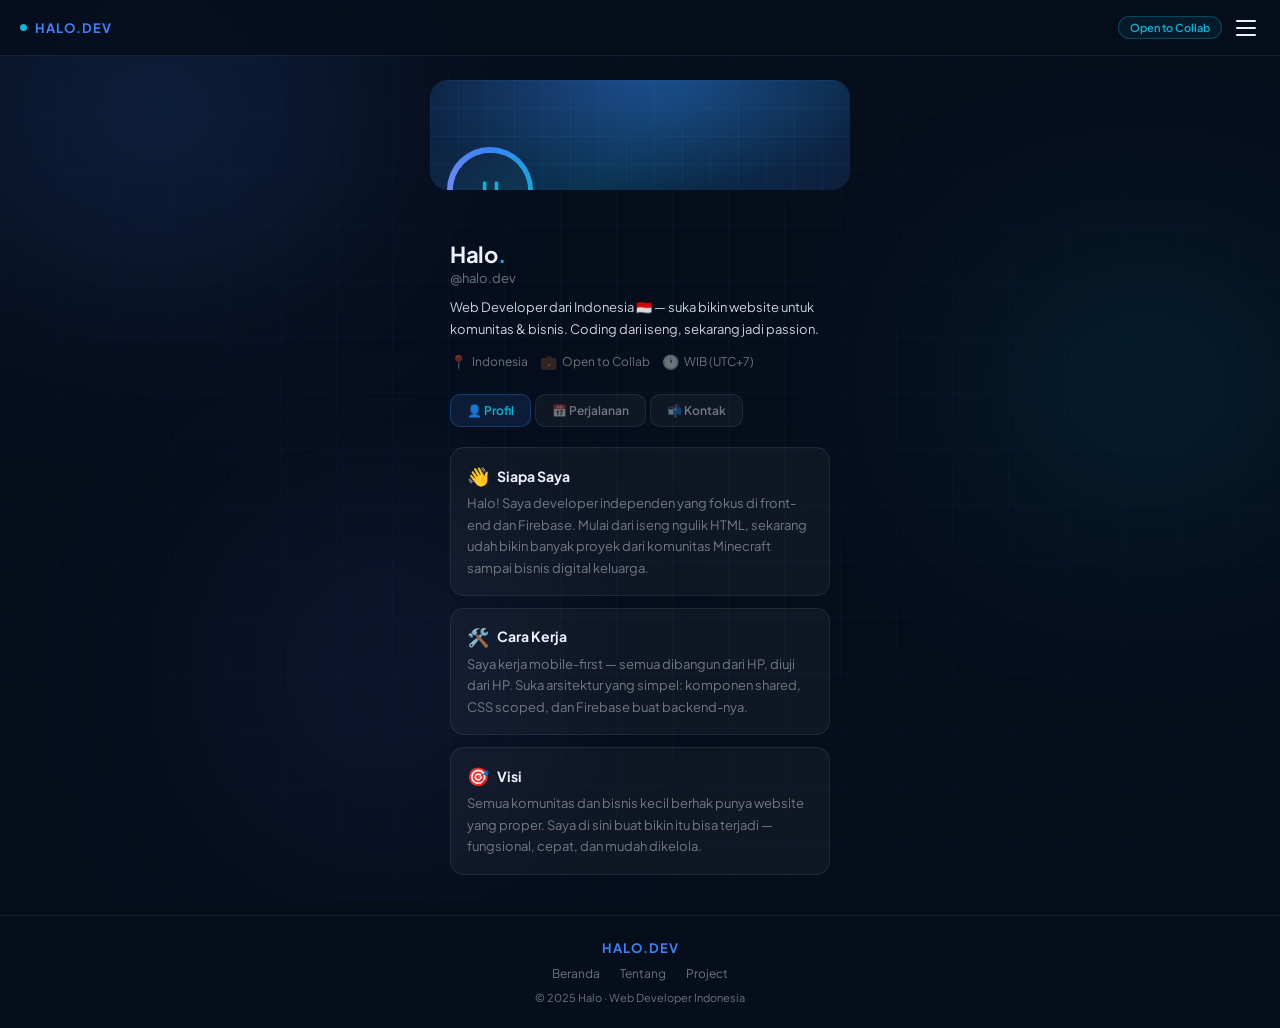
==== aboutme.html @ d6c2143a "Create aboutme.html" ====
<!DOCTYPE html>
<html lang="id">
<head>
<meta charset="UTF-8">
<meta name="viewport" content="width=device-width, initial-scale=1.0">
<title>About Me — Halo.dev</title>
<link rel="preconnect" href="https://fonts.googleapis.com">
<link href="https://fonts.googleapis.com/css2?family=Plus+Jakarta+Sans:wght@300;400;500;600;700&display=swap" rel="stylesheet">
<style>
*, *::before, *::after { margin: 0; padding: 0; box-sizing: border-box; }

:root {
  --bg: #060e1c;
  --nav-bg: rgba(6,14,28,0.88);
  --surface: rgba(255,255,255,0.04);
  --surface-hover: rgba(255,255,255,0.07);
  --border: rgba(255,255,255,0.08);
  --border-accent: rgba(59,130,246,0.35);
  --text: #eef2ff;
  --muted: rgba(255,255,255,0.42);
  --accent: #3b82f6;
  --accent2: #06b6d4;
  --sidebar-w: 230px;
}

html { scroll-behavior: smooth; }
body { font-family: 'Plus Jakarta Sans', sans-serif; background: var(--bg); color: var(--text); min-height: 100dvh; }

/* AURORA */
.aurora { position: fixed; inset: 0; z-index: 0; pointer-events: none; overflow: hidden; }
.al { position: absolute; border-radius: 50%; filter: blur(110px); mix-blend-mode: screen; }
.al1 { width:550px;height:380px;background:radial-gradient(ellipse,rgba(59,130,246,.3) 0%,transparent 70%);top:-80px;left:-120px;animation:af1 13s ease-in-out infinite; }
.al2 { width:450px;height:320px;background:radial-gradient(ellipse,rgba(6,182,212,.22) 0%,transparent 70%);top:25%;right:-90px;animation:af2 16s ease-in-out infinite; }
.al3 { width:380px;height:460px;background:radial-gradient(ellipse,rgba(99,102,241,.18) 0%,transparent 70%);bottom:0;left:15%;animation:af3 19s ease-in-out infinite; }
@keyframes af1 { 0%,100%{transform:translate(0,0) scale(1)} 50%{transform:translate(35px,-25px) scale(1.07)} }
@keyframes af2 { 0%,100%{transform:translate(0,0) scale(1)} 50%{transform:translate(-28px,38px) scale(.95)} }
@keyframes af3 { 0%,100%{transform:translate(0,0) scale(1)} 50%{transform:translate(18px,-35px) scale(1.05)} }

.grid-bg {
  position: fixed; inset: 0; z-index: 0; pointer-events: none;
  background-image: linear-gradient(rgba(59,130,246,.04) 1px,transparent 1px), linear-gradient(90deg,rgba(59,130,246,.04) 1px,transparent 1px);
  background-size: 56px 56px;
  mask-image: radial-gradient(ellipse 80% 80% at 50% 50%,black 30%,transparent 100%);
}

/* NAVBAR */
.navbar {
  position: fixed; top:0; left:0; right:0; z-index:100; height:56px;
  background: var(--nav-bg); backdrop-filter: blur(16px); -webkit-backdrop-filter: blur(16px);
  border-bottom: 1px solid var(--border);
  display: flex; align-items: center; justify-content: space-between; padding: 0 20px;
}
.nav-logo { display:flex;align-items:center;gap:8px;font-size:13px;font-weight:700;letter-spacing:1px;text-transform:uppercase;color:var(--accent);text-decoration:none; }
.nav-logo-dot { width:7px;height:7px;border-radius:50%;background:var(--accent2);animation:pulse 2s infinite; }
.nav-right { display:flex;align-items:center;gap:10px; }
.nav-badge { font-size:11px;font-weight:600;padding:4px 11px;border-radius:99px;border:1px solid rgba(6,182,212,.3);color:var(--accent2);background:rgba(6,182,212,.08); }
.hamburger { display:flex;flex-direction:column;gap:5px;cursor:pointer;padding:4px;background:none;border:none; }
.hamburger span { display:block;width:20px;height:2px;background:var(--text);border-radius:2px;transition:all .3s ease; }
.hamburger.open span:nth-child(1) { transform:rotate(45deg) translate(5px,5px); }
.hamburger.open span:nth-child(2) { opacity:0;transform:scaleX(0); }
.hamburger.open span:nth-child(3) { transform:rotate(-45deg) translate(5px,-5px); }

/* SIDEBAR */
.sidebar-overlay { position:fixed;inset:0;z-index:90;background:rgba(0,0,0,.6);opacity:0;pointer-events:none;transition:opacity .3s;backdrop-filter:blur(3px); }
.sidebar-overlay.show { opacity:1;pointer-events:all; }
.sidebar { position:fixed;top:56px;right:0;bottom:0;width:var(--sidebar-w);z-index:95;background:rgba(6,14,30,.98);border-left:1px solid var(--border);padding:20px 14px 30px;display:flex;flex-direction:column;transform:translateX(100%);transition:transform .3s cubic-bezier(.4,0,.2,1);overflow-y:auto; }
.sidebar.open { transform:translateX(0); }
.sidebar-section-title { font-size:10px;font-weight:700;letter-spacing:2px;text-transform:uppercase;color:var(--muted);padding:0 10px;margin-bottom:8px;margin-top:4px; }
.sidebar-nav { display:flex;flex-direction:column;gap:4px;margin-bottom:12px; }
.sidebar-link { display:flex;align-items:center;gap:12px;padding:11px 12px;border-radius:10px;text-decoration:none;color:var(--muted);font-size:13px;font-weight:500;transition:all .2s;position:relative; }
.sidebar-link:hover { background:var(--surface-hover);color:var(--text); }
.sidebar-link.active { background:rgba(59,130,246,.1);color:var(--accent2);border:1px solid rgba(59,130,246,.15); }
.sidebar-link.active::before { content:'';position:absolute;left:0;top:20%;bottom:20%;width:3px;border-radius:99px;background:var(--accent2); }
.sidebar-icon { font-size:17px;width:22px;text-align:center;flex-shrink:0; }
.sidebar-sep { height:1px;background:var(--border);margin:8px 0; }
.sidebar-footer { margin-top:auto;padding-top:20px;border-top:1px solid var(--border); }
.sidebar-footer-text { font-size:11px;color:var(--muted);text-align:center;line-height:1.6; }
.sidebar-footer-text span { color:var(--accent2);font-weight:600; }

/* MAIN */
.main { position:relative;z-index:1;padding-top:56px;min-height:100dvh;display:flex;flex-direction:column;align-items:center; }
.content { width:100%;max-width:460px;padding:24px 20px 0;flex:1; }

/* BANNER */
.banner { width:100%;height:110px;background:linear-gradient(135deg,#0d1f3c,#0a3352,#0d1f3c);border-radius:18px;position:relative;margin-bottom:50px;overflow:hidden;animation:fadeUp .4s ease both; }
.banner-glow { position:absolute;inset:0;background:radial-gradient(ellipse 60% 100% at 50% 0%,rgba(59,130,246,.35),transparent); }
.banner-grid { position:absolute;inset:0;background-image:linear-gradient(rgba(59,130,246,.07) 1px,transparent 1px),linear-gradient(90deg,rgba(59,130,246,.07) 1px,transparent 1px);background-size:28px 28px; }
.profile-pic-wrap { position:absolute;bottom:-40px;left:20px;width:80px;height:80px; }
.profile-ring { position:absolute;inset:-3px;border-radius:50%;background:conic-gradient(from 0deg,var(--accent),var(--accent2),#818cf8,var(--accent));animation:spin 4s linear infinite; }
.profile-bg { position:absolute;inset:0;margin:2.5px;border-radius:50%;background:var(--bg);z-index:1; }
.profile-avatar { position:absolute;inset:0;margin:2.5px;z-index:2;border-radius:50%;background:linear-gradient(135deg,#0f2744,#0f3d5c);display:flex;align-items:center;justify-content:center;font-size:26px;font-weight:700;color:var(--accent2); }

/* PROFILE INFO */
.profile-info { padding:0 20px;margin-bottom:24px;animation:fadeUp .4s .1s ease both; }
.profile-name { font-size:22px;font-weight:700;letter-spacing:-.3px;margin-bottom:2px; }
.profile-name span { background:linear-gradient(90deg,var(--accent),var(--accent2));-webkit-background-clip:text;-webkit-text-fill-color:transparent;background-clip:text; }
.profile-handle { font-size:13px;color:var(--muted);margin-bottom:10px; }
.profile-bio { font-size:13px;color:var(--text);line-height:1.7;margin-bottom:12px;opacity:.85; }
.profile-meta { display:flex;flex-wrap:wrap;gap:12px; }
.meta-item { display:flex;align-items:center;gap:5px;font-size:12px;color:var(--muted); }
.meta-item span { font-size:14px; }

/* TABS */
.tabs { display:flex;gap:4px;padding:0 20px;margin-bottom:20px;animation:fadeUp .4s .15s ease both;overflow-x:auto;scrollbar-width:none; }
.tabs::-webkit-scrollbar { display:none; }
.tab-btn { flex-shrink:0;padding:8px 16px;border-radius:10px;font-size:12px;font-weight:600;border:1px solid var(--border);background:var(--surface);color:var(--muted);cursor:pointer;transition:all .2s;font-family:inherit; }
.tab-btn.active { background:rgba(59,130,246,.12);border-color:rgba(59,130,246,.3);color:var(--accent2); }
.tab-panel { display:none;padding:0 20px; }
.tab-panel.active { display:block; }

/* CARDS */
.card { background:var(--surface);border:1px solid var(--border);border-radius:14px;padding:16px;margin-bottom:12px;animation:fadeUp .35s ease both;transition:border-color .2s; }
.card:hover { border-color:var(--border-accent); }
.card-title { font-size:14px;font-weight:700;margin-bottom:6px;display:flex;align-items:center;gap:8px; }
.card-title span { font-size:18px; }
.card-text { font-size:13px;color:var(--muted);line-height:1.65; }

/* TIMELINE */
.timeline { position:relative;padding-left:20px; }
.timeline::before { content:'';position:absolute;left:6px;top:6px;bottom:0;width:1px;background:var(--border); }
.timeline-item { position:relative;margin-bottom:20px;animation:fadeUp .35s ease both; }
.timeline-dot { position:absolute;left:-17px;top:4px;width:8px;height:8px;border-radius:50%;background:var(--accent2);box-shadow:0 0 8px rgba(6,182,212,.5); }
.timeline-title { font-size:14px;font-weight:700;margin-bottom:2px; }
.timeline-sub { font-size:12px;color:var(--accent2);margin-bottom:4px;font-weight:600; }
.timeline-desc { font-size:12px;color:var(--muted);line-height:1.6; }
.timeline-date { font-size:11px;color:var(--muted);margin-top:4px; }

/* CONTACT */
.contact-list { display:flex;flex-direction:column;gap:10px; }
.contact-item { display:flex;align-items:center;gap:12px;background:var(--surface);border:1px solid var(--border);border-radius:12px;padding:12px 14px;text-decoration:none;color:var(--text);transition:all .2s;animation:fadeUp .35s ease both; }
.contact-item:hover { border-color:var(--border-accent);background:var(--surface-hover);transform:translateX(4px); }
.contact-icon { width:36px;height:36px;border-radius:10px;display:flex;align-items:center;justify-content:center;font-size:18px;flex-shrink:0;background:rgba(255,255,255,.06);border:1px solid var(--border); }
.contact-info { flex:1; }
.contact-label { font-size:13px;font-weight:600; }
.contact-val { font-size:11px;color:var(--muted); }
.contact-arrow { font-size:14px;color:var(--muted);transition:transform .2s,color .2s; }
.contact-item:hover .contact-arrow { transform:translateX(3px);color:var(--accent); }

/* FOOTER */
.footer { position:relative;z-index:1;width:100%;border-top:1px solid var(--border);padding:24px 20px;display:flex;flex-direction:column;align-items:center;gap:10px; }
.footer-logo { font-size:13px;font-weight:700;letter-spacing:1px;text-transform:uppercase;color:var(--accent); }
.footer-links { display:flex;gap:20px;flex-wrap:wrap;justify-content:center; }
.footer-links a { font-size:12px;color:var(--muted);text-decoration:none;transition:color .2s; }
.footer-links a:hover { color:var(--text); }
.footer-copy { font-size:11px;color:var(--muted); }

.mb-40 { margin-bottom:40px; }

@keyframes fadeUp  { from{opacity:0;transform:translateY(18px)} to{opacity:1;transform:translateY(0)} }
@keyframes spin    { to{transform:rotate(360deg)} }
@keyframes pulse   { 0%,100%{opacity:1;transform:scale(1)} 50%{opacity:.6;transform:scale(.82)} }
</style>
</head>
<body>

<div class="aurora">
  <div class="al al1"></div>
  <div class="al al2"></div>
  <div class="al al3"></div>
</div>
<div class="grid-bg"></div>

<div id="navbar-placeholder"></div>
<div id="sidebar-placeholder"></div>

<!-- Fallback navbar kalau script.js gak ke-load -->
<nav class="navbar" id="navbar-fallback" style="display:none">
  <a href="index.html" class="nav-logo"><div class="nav-logo-dot"></div>Halo.dev</a>
  <div class="nav-right">
    <span class="nav-badge">Open to Collab</span>
    <button class="hamburger" id="hamburger" onclick="toggleSidebar()"><span></span><span></span><span></span></button>
  </div>
</nav>

<div class="sidebar-overlay" id="overlay" onclick="closeSidebar()"></div>
<aside class="sidebar" id="sidebar">
  <p class="sidebar-section-title">Menu</p>
  <nav class="sidebar-nav">
    <a href="index.html"   class="sidebar-link" onclick="closeSidebar()"><span class="sidebar-icon">🏠</span> Beranda</a>
    <a href="aboutme.html" class="sidebar-link active" onclick="closeSidebar()"><span class="sidebar-icon">👤</span> Tentang Kami</a>
    <a href="project.html" class="sidebar-link" onclick="closeSidebar()"><span class="sidebar-icon">🗂️</span> Project</a>
    <a href="#games"       class="sidebar-link" onclick="closeSidebar()"><span class="sidebar-icon">🎮</span> Games</a>
  </nav>
  <div class="sidebar-sep"></div>
  <div class="sidebar-footer">
    <p class="sidebar-footer-text">© 2025 <span>Halo.dev</span><br>Web Developer Indonesia</p>
  </div>
</aside>

<main class="main">
  <div class="content">

    <div class="banner">
      <div class="banner-glow"></div>
      <div class="banner-grid"></div>
      <div class="profile-pic-wrap">
        <div class="profile-ring"></div>
        <div class="profile-bg"></div>
        <div class="profile-avatar">H</div>
      </div>
    </div>

    <div class="profile-info">
      <div class="profile-name">Halo<span>.</span></div>
      <div class="profile-handle">@halo.dev</div>
      <div class="profile-bio">Web Developer dari Indonesia 🇮🇩 — suka bikin website untuk komunitas & bisnis. Coding dari iseng, sekarang jadi passion.</div>
      <div class="profile-meta">
        <div class="meta-item"><span>📍</span> Indonesia</div>
        <div class="meta-item"><span>💼</span> Open to Collab</div>
        <div class="meta-item"><span>🕐</span> WIB (UTC+7)</div>
      </div>
    </div>

    <div class="tabs">
      <button class="tab-btn active" onclick="switchTab(this,'profil')">👤 Profil</button>
      <button class="tab-btn" onclick="switchTab(this,'perjalanan')">📅 Perjalanan</button>
      <button class="tab-btn" onclick="switchTab(this,'kontak')">📬 Kontak</button>
    </div>

    <div class="tab-panel active mb-40" id="panel-profil">
      <div class="card">
        <div class="card-title"><span>👋</span> Siapa Saya</div>
        <div class="card-text">Halo! Saya developer independen yang fokus di front-end dan Firebase. Mulai dari iseng ngulik HTML, sekarang udah bikin banyak proyek dari komunitas Minecraft sampai bisnis digital keluarga.</div>
      </div>
      <div class="card">
        <div class="card-title"><span>🛠️</span> Cara Kerja</div>
        <div class="card-text">Saya kerja mobile-first — semua dibangun dari HP, diuji dari HP. Suka arsitektur yang simpel: komponen shared, CSS scoped, dan Firebase buat backend-nya.</div>
      </div>
      <div class="card">
        <div class="card-title"><span>🎯</span> Visi</div>
        <div class="card-text">Semua komunitas dan bisnis kecil berhak punya website yang proper. Saya di sini buat bikin itu bisa terjadi — fungsional, cepat, dan mudah dikelola.</div>
      </div>
    </div>

    <div class="tab-panel mb-40" id="panel-perjalanan">
      <div class="timeline">
        <div class="timeline-item">
          <div class="timeline-dot"></div>
          <div class="timeline-title">Link Bio</div>
          <div class="timeline-sub">Web Developer</div>
          <div class="timeline-desc">Linktree Yang Di Pasang Di Bio Social Media</div>
          <div class="timeline-date">📅 2024 – Sekarang</div>
        </div>
        <div class="timeline-item">
          <div class="timeline-dot"></div>
          <div class="timeline-title">Portofolio 1</div>
          <div class="timeline-sub">Web Developer</div>
          <div class="timeline-desc">Portofolio Yang Berisi Biodata,Gallery,Music</div>
          <div class="timeline-date">📅 2025 - Sekarang</div>
        </div>
        <div class="timeline-item">
          <div class="timeline-dot"></div>
          <div class="timeline-title">Noctyra Bio</div>
          <div class="timeline-sub">Web Developer</div>
          <div class="timeline-desc">Link Bio Social Media</div>
          <div class="timeline-date">📅 2026</div>
        </div>
        <div class="timeline-item">
          <div class="timeline-dot"></div>
          <div class="timeline-title">Games +</div>
          <div class="timeline-sub">Solo Developer</div>
          <div class="timeline-desc">Website Game Gabut</div>
          <div class="timeline-date">📅 2026</div>
        </div>
      </div>
    </div>

    <div class="tab-panel mb-40" id="panel-kontak">
      <div class="contact-list">
        <a href="mailto:email@gmail.com" class="contact-item">
          <div class="contact-icon">📧</div>
          <div class="contact-info"><div class="contact-label">Gmail</div><div class="contact-val">email@gmail.com</div></div>
          <span class="contact-arrow">→</span>
        </a>
        <a href="#" class="contact-item">
          <div class="contact-icon">💬</div>
          <div class="contact-info"><div class="contact-label">WhatsApp</div><div class="contact-val">Chat langsung</div></div>
          <span class="contact-arrow">→</span>
        </a>
        <a href="#" class="contact-item">
          <div class="contact-icon"><svg width="18" height="18" viewBox="0 0 24 24" fill="rgba(255,255,255,.7)"><path d="M12 2C6.477 2 2 6.484 2 12.021c0 4.428 2.865 8.185 6.839 9.504.5.092.682-.217.682-.482 0-.237-.009-.868-.013-1.703-2.782.605-3.369-1.342-3.369-1.342-.454-1.155-1.11-1.463-1.11-1.463-.908-.62.069-.608.069-.608 1.003.07 1.531 1.031 1.531 1.031.892 1.53 2.341 1.088 2.91.832.091-.647.35-1.088.636-1.338-2.22-.253-4.555-1.113-4.555-4.951 0-1.093.39-1.988 1.029-2.688-.103-.253-.446-1.272.098-2.65 0 0 .84-.27 2.75 1.026A9.564 9.564 0 0 1 12 6.844a9.59 9.59 0 0 1 2.504.337c1.909-1.296 2.747-1.026 2.747-1.026.546 1.378.202 2.397.1 2.65.64.7 1.028 1.595 1.028 2.688 0 3.848-2.339 4.695-4.566 4.942.359.31.678.921.678 1.856 0 1.338-.012 2.419-.012 2.747 0 .267.18.578.688.48C19.138 20.203 22 16.447 22 12.021 22 6.484 17.522 2 12 2z"/></svg></div>
          <div class="contact-info"><div class="contact-label">GitHub</div><div class="contact-val">@username</div></div>
          <span class="contact-arrow">→</span>
        </a>
        <a href="#" class="contact-item">
          <div class="contact-icon">📷</div>
          <div class="contact-info"><div class="contact-label">Instagram</div><div class="contact-val">@username</div></div>
          <span class="contact-arrow">→</span>
        </a>
        <a href="#" class="contact-item">
          <div class="contact-icon">🎵</div>
          <div class="contact-info"><div class="contact-label">TikTok</div><div class="contact-val">@username</div></div>
          <span class="contact-arrow">→</span>
        </a>
      </div>
    </div>

  </div>

  <footer class="footer">
    <div class="footer-logo">Halo.dev</div>
    <div class="footer-links">
      <a href="index.html">Beranda</a>
      <a href="aboutme.html">Tentang</a>
      <a href="project.html">Project</a>
    </div>
    <div class="footer-copy">© 2025 Halo · Web Developer Indonesia</div>
  </footer>
</main>

<script>
function toggleSidebar() {
  const s = document.getElementById('sidebar');
  const o = document.getElementById('overlay');
  const b = document.getElementById('hamburger');
  const open = s.classList.toggle('open');
  o.classList.toggle('show', open);
  if(b) b.classList.toggle('open', open);
}
function closeSidebar() {
  document.getElementById('sidebar').classList.remove('open');
  document.getElementById('overlay').classList.remove('show');
  const b = document.getElementById('hamburger');
  if(b) b.classList.remove('open');
}
function switchTab(el, id) {
  document.querySelectorAll('.tab-btn').forEach(b => b.classList.remove('active'));
  document.querySelectorAll('.tab-panel').forEach(p => p.classList.remove('active'));
  el.classList.add('active');
  document.getElementById('panel-' + id).classList.add('active');
}

// Load navbar dari file kalau ada server, fallback ke inline
fetch('navbar.html')
  .then(r => r.text())
  .then(html => {
    document.getElementById('navbar-placeholder').innerHTML = html;
  })
  .catch(() => {
    document.getElementById('navbar-fallback').style.display = 'flex';
  });
</script>
</body>
</html>
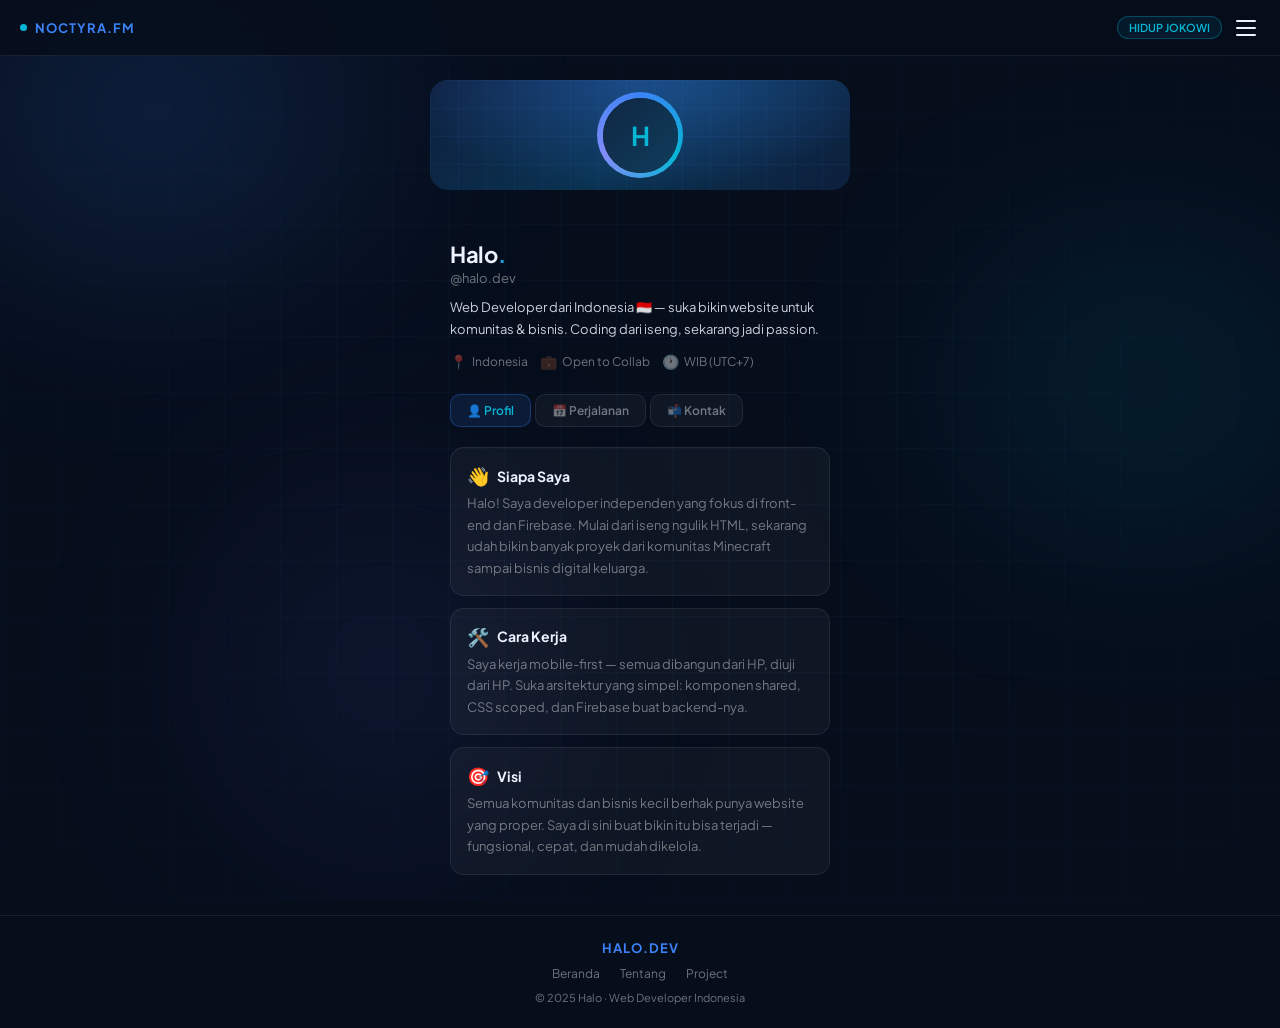
==== commit 28f813b0: "Update aboutme.html" ====
--- a/aboutme.html
+++ b/aboutme.html
@@ -85,10 +85,46 @@
 .banner { width:100%;height:110px;background:linear-gradient(135deg,#0d1f3c,#0a3352,#0d1f3c);border-radius:18px;position:relative;margin-bottom:50px;overflow:hidden;animation:fadeUp .4s ease both; }
 .banner-glow { position:absolute;inset:0;background:radial-gradient(ellipse 60% 100% at 50% 0%,rgba(59,130,246,.35),transparent); }
 .banner-grid { position:absolute;inset:0;background-image:linear-gradient(rgba(59,130,246,.07) 1px,transparent 1px),linear-gradient(90deg,rgba(59,130,246,.07) 1px,transparent 1px);background-size:28px 28px; }
-.profile-pic-wrap { position:absolute;bottom:-40px;left:20px;width:80px;height:80px; }
-.profile-ring { position:absolute;inset:-3px;border-radius:50%;background:conic-gradient(from 0deg,var(--accent),var(--accent2),#818cf8,var(--accent));animation:spin 4s linear infinite; }
-.profile-bg { position:absolute;inset:0;margin:2.5px;border-radius:50%;background:var(--bg);z-index:1; }
-.profile-avatar { position:absolute;inset:0;margin:2.5px;z-index:2;border-radius:50%;background:linear-gradient(135deg,#0f2744,#0f3d5c);display:flex;align-items:center;justify-content:center;font-size:26px;font-weight:700;color:var(--accent2); }
+
+/* Avatar di tengah-tengah banner (horizontal & vertikal) */
+.profile-pic-wrap {
+  position: absolute;
+  top: 50%;
+  left: 50%;
+  transform: translate(-50%, -50%);
+  width: 80px;
+  height: 80px;
+  z-index: 5;
+}
+.profile-ring {
+  position: absolute;
+  inset: -3px;
+  border-radius: 50%;
+  background: conic-gradient(from 0deg, var(--accent), var(--accent2), #818cf8, var(--accent));
+  animation: spin 4s linear infinite;
+}
+.profile-bg {
+  position: absolute;
+  inset: 0;
+  margin: 2.5px;
+  border-radius: 50%;
+  background: var(--bg);
+  z-index: 1;
+}
+.profile-avatar {
+  position: absolute;
+  inset: 0;
+  margin: 2.5px;
+  z-index: 2;
+  border-radius: 50%;
+  background: linear-gradient(135deg, #0f2744, #0f3d5c);
+  display: flex;
+  align-items: center;
+  justify-content: center;
+  font-size: 26px;
+  font-weight: 700;
+  color: var(--accent2);
+}
 
 /* PROFILE INFO */
 .profile-info { padding:0 20px;margin-bottom:24px;animation:fadeUp .4s .1s ease both; }
@@ -163,7 +199,7 @@
 <div id="navbar-placeholder"></div>
 <div id="sidebar-placeholder"></div>
 
-<!-- Fallback navbar kalau script.js gak ke-load -->
+<!-- fallback navbar -->
 <nav class="navbar" id="navbar-fallback" style="display:none">
   <a href="index.html" class="nav-logo"><div class="nav-logo-dot"></div>Halo.dev</a>
   <div class="nav-right">
@@ -330,7 +366,6 @@
   document.getElementById('panel-' + id).classList.add('active');
 }
 
-// Load navbar dari file kalau ada server, fallback ke inline
 fetch('navbar.html')
   .then(r => r.text())
   .then(html => {
@@ -338,7 +373,7 @@
   })
   .catch(() => {
     document.getElementById('navbar-fallback').style.display = 'flex';
-  });
+  })
 </script>
 </body>
 </html>
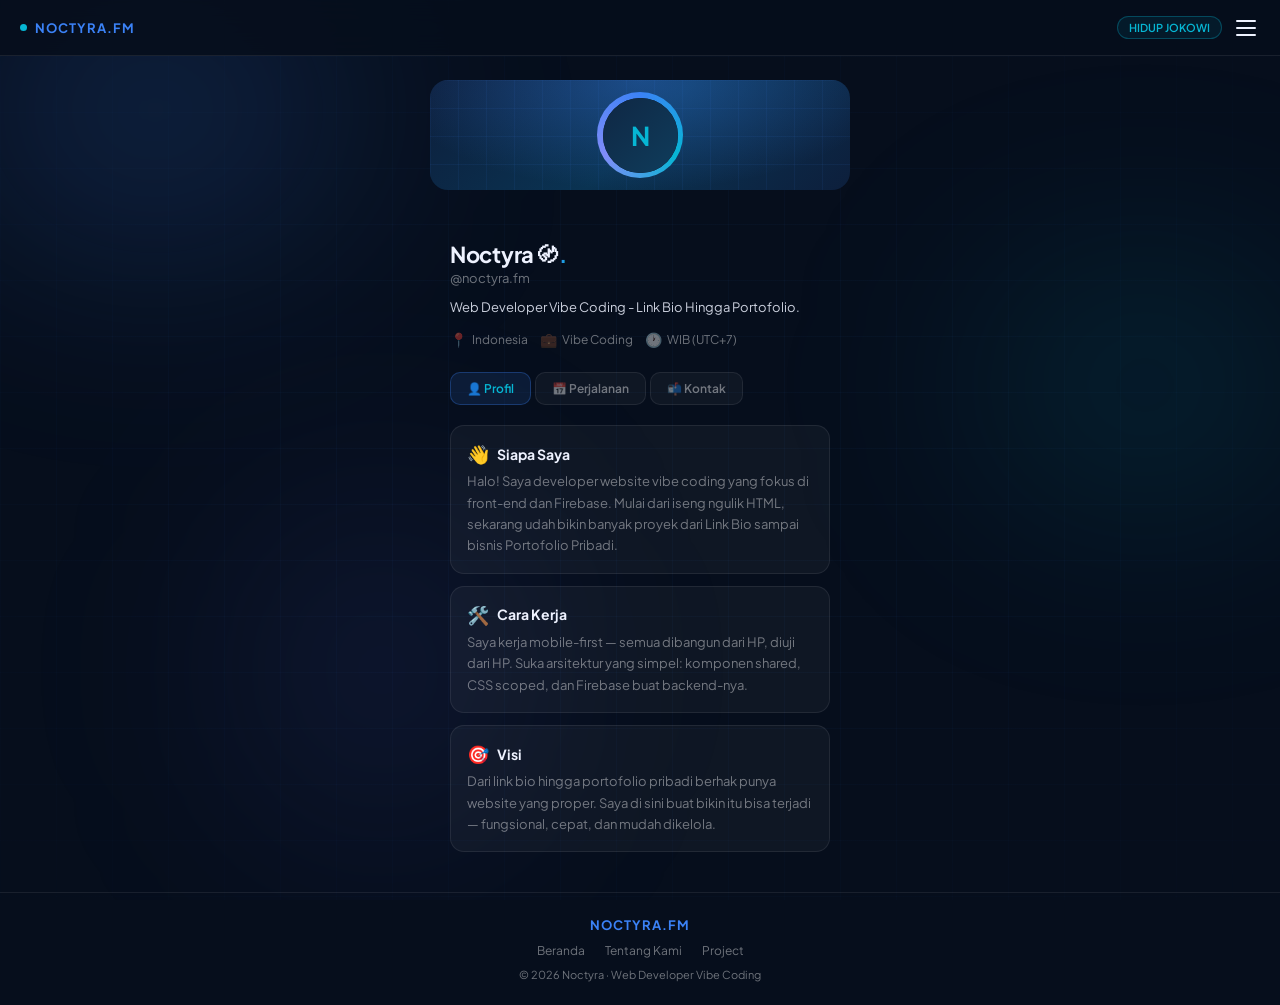
==== commit faa18c81: "Update aboutme.html" ====
--- a/aboutme.html
+++ b/aboutme.html
@@ -3,7 +3,7 @@
 <head>
 <meta charset="UTF-8">
 <meta name="viewport" content="width=device-width, initial-scale=1.0">
-<title>About Me — Halo.dev</title>
+<title>About Me — Noctyra</title>
 <link rel="preconnect" href="https://fonts.googleapis.com">
 <link href="https://fonts.googleapis.com/css2?family=Plus+Jakarta+Sans:wght@300;400;500;600;700&display=swap" rel="stylesheet">
 <style>
@@ -201,9 +201,9 @@
 
 <!-- fallback navbar -->
 <nav class="navbar" id="navbar-fallback" style="display:none">
-  <a href="index.html" class="nav-logo"><div class="nav-logo-dot"></div>Halo.dev</a>
+  <a href="index.html" class="nav-logo"><div class="nav-logo-dot"></div>Noctyra.fm</a>
   <div class="nav-right">
-    <span class="nav-badge">Open to Collab</span>
+    <span class="nav-badge">Vibe Coding</span>
     <button class="hamburger" id="hamburger" onclick="toggleSidebar()"><span></span><span></span><span></span></button>
   </div>
 </nav>
@@ -219,7 +219,7 @@
   </nav>
   <div class="sidebar-sep"></div>
   <div class="sidebar-footer">
-    <p class="sidebar-footer-text">© 2025 <span>Halo.dev</span><br>Web Developer Indonesia</p>
+    <p class="sidebar-footer-text">© 2025 <span>Noctyra.fm</span><br>Web Developer Indonesia</p>
   </div>
 </aside>
 
@@ -232,17 +232,17 @@
       <div class="profile-pic-wrap">
         <div class="profile-ring"></div>
         <div class="profile-bg"></div>
-        <div class="profile-avatar">H</div>
+        <div class="profile-avatar">N</div>
       </div>
     </div>
 
     <div class="profile-info">
-      <div class="profile-name">Halo<span>.</span></div>
-      <div class="profile-handle">@halo.dev</div>
-      <div class="profile-bio">Web Developer dari Indonesia 🇮🇩 — suka bikin website untuk komunitas & bisnis. Coding dari iseng, sekarang jadi passion.</div>
+      <div class="profile-name">Noctyra 〄<span>.</span></div>
+      <div class="profile-handle">@noctyra.fm</div>
+      <div class="profile-bio">Web Developer Vibe Coding - Link Bio Hingga Portofolio.</div>
       <div class="profile-meta">
         <div class="meta-item"><span>📍</span> Indonesia</div>
-        <div class="meta-item"><span>💼</span> Open to Collab</div>
+        <div class="meta-item"><span>💼</span> Vibe Coding</div>
         <div class="meta-item"><span>🕐</span> WIB (UTC+7)</div>
       </div>
     </div>
@@ -256,7 +256,7 @@
     <div class="tab-panel active mb-40" id="panel-profil">
       <div class="card">
         <div class="card-title"><span>👋</span> Siapa Saya</div>
-        <div class="card-text">Halo! Saya developer independen yang fokus di front-end dan Firebase. Mulai dari iseng ngulik HTML, sekarang udah bikin banyak proyek dari komunitas Minecraft sampai bisnis digital keluarga.</div>
+        <div class="card-text">Halo! Saya developer website vibe coding yang fokus di front-end dan Firebase. Mulai dari iseng ngulik HTML, sekarang udah bikin banyak proyek dari Link Bio sampai bisnis Portofolio Pribadi.</div>
       </div>
       <div class="card">
         <div class="card-title"><span>🛠️</span> Cara Kerja</div>
@@ -264,7 +264,7 @@
       </div>
       <div class="card">
         <div class="card-title"><span>🎯</span> Visi</div>
-        <div class="card-text">Semua komunitas dan bisnis kecil berhak punya website yang proper. Saya di sini buat bikin itu bisa terjadi — fungsional, cepat, dan mudah dikelola.</div>
+        <div class="card-text">Dari link bio hingga portofolio pribadi berhak punya website yang proper. Saya di sini buat bikin itu bisa terjadi — fungsional, cepat, dan mudah dikelola.</div>
       </div>
     </div>
 
@@ -272,60 +272,53 @@
       <div class="timeline">
         <div class="timeline-item">
           <div class="timeline-dot"></div>
-          <div class="timeline-title">Link Bio</div>
+          <div class="timeline-title">Portofolio 1</div>
           <div class="timeline-sub">Web Developer</div>
-          <div class="timeline-desc">Linktree Yang Di Pasang Di Bio Social Media</div>
-          <div class="timeline-date">📅 2024 – Sekarang</div>
+          <div class="timeline-desc">Portofolio yang berisi biodata,gallery,music</div>
+          <div class="timeline-date">📅 2026 - Sekarang</div>
         </div>
         <div class="timeline-item">
           <div class="timeline-dot"></div>
-          <div class="timeline-title">Portofolio 1</div>
+          <div class="timeline-title">Link Bio</div>
           <div class="timeline-sub">Web Developer</div>
-          <div class="timeline-desc">Portofolio Yang Berisi Biodata,Gallery,Music</div>
-          <div class="timeline-date">📅 2025 - Sekarang</div>
-        </div>
-        <div class="timeline-item">
-          <div class="timeline-dot"></div>
-          <div class="timeline-title">Noctyra Bio</div>
-          <div class="timeline-sub">Web Developer</div>
-          <div class="timeline-desc">Link Bio Social Media</div>
+          <div class="timeline-desc">Link bio social media</div>
           <div class="timeline-date">📅 2026</div>
         </div>
         <div class="timeline-item">
           <div class="timeline-dot"></div>
           <div class="timeline-title">Games +</div>
           <div class="timeline-sub">Solo Developer</div>
-          <div class="timeline-desc">Website Game Gabut</div>
-          <div class="timeline-date">📅 2026</div>
+          <div class="timeline-desc">Membuat game simple</div>
+          <div class="timeline-date">📅 2025</div>
         </div>
       </div>
     </div>
 
     <div class="tab-panel mb-40" id="panel-kontak">
       <div class="contact-list">
-        <a href="mailto:email@gmail.com" class="contact-item">
+        <a href="mailto:beolpbg123@gmail.com" class="contact-item">
           <div class="contact-icon">📧</div>
-          <div class="contact-info"><div class="contact-label">Gmail</div><div class="contact-val">email@gmail.com</div></div>
-          <span class="contact-arrow">→</span>
-        </a>
-        <a href="#" class="contact-item">
+          <div class="contact-info"><div class="contact-label">Gmail</div><div class="contact-val">beolpbg123@gmail.com</div></div>
+          <span class="contact-arrow">→</span>
+        </a>
+        <a href="https://wa.me/+6285143590940" class="contact-item">
           <div class="contact-icon">💬</div>
           <div class="contact-info"><div class="contact-label">WhatsApp</div><div class="contact-val">Chat langsung</div></div>
           <span class="contact-arrow">→</span>
         </a>
-        <a href="#" class="contact-item">
+        <a href="https://github.com/noctyrafm" class="contact-item">
           <div class="contact-icon"><svg width="18" height="18" viewBox="0 0 24 24" fill="rgba(255,255,255,.7)"><path d="M12 2C6.477 2 2 6.484 2 12.021c0 4.428 2.865 8.185 6.839 9.504.5.092.682-.217.682-.482 0-.237-.009-.868-.013-1.703-2.782.605-3.369-1.342-3.369-1.342-.454-1.155-1.11-1.463-1.11-1.463-.908-.62.069-.608.069-.608 1.003.07 1.531 1.031 1.531 1.031.892 1.53 2.341 1.088 2.91.832.091-.647.35-1.088.636-1.338-2.22-.253-4.555-1.113-4.555-4.951 0-1.093.39-1.988 1.029-2.688-.103-.253-.446-1.272.098-2.65 0 0 .84-.27 2.75 1.026A9.564 9.564 0 0 1 12 6.844a9.59 9.59 0 0 1 2.504.337c1.909-1.296 2.747-1.026 2.747-1.026.546 1.378.202 2.397.1 2.65.64.7 1.028 1.595 1.028 2.688 0 3.848-2.339 4.695-4.566 4.942.359.31.678.921.678 1.856 0 1.338-.012 2.419-.012 2.747 0 .267.18.578.688.48C19.138 20.203 22 16.447 22 12.021 22 6.484 17.522 2 12 2z"/></svg></div>
-          <div class="contact-info"><div class="contact-label">GitHub</div><div class="contact-val">@username</div></div>
-          <span class="contact-arrow">→</span>
-        </a>
-        <a href="#" class="contact-item">
+          <div class="contact-info"><div class="contact-label">GitHub</div><div class="contact-val">@noctyrafm</div></div>
+          <span class="contact-arrow">→</span>
+        </a>
+        <a href="https://instagram.com/@noctyra.fm" class="contact-item">
           <div class="contact-icon">📷</div>
-          <div class="contact-info"><div class="contact-label">Instagram</div><div class="contact-val">@username</div></div>
-          <span class="contact-arrow">→</span>
-        </a>
-        <a href="#" class="contact-item">
+          <div class="contact-info"><div class="contact-label">Instagram</div><div class="contact-val">@noctyra.fm</div></div>
+          <span class="contact-arrow">→</span>
+        </a>
+        <a href="https://tiktok.com/@noctyra.fm" class="contact-item">
           <div class="contact-icon">🎵</div>
-          <div class="contact-info"><div class="contact-label">TikTok</div><div class="contact-val">@username</div></div>
+          <div class="contact-info"><div class="contact-label">TikTok</div><div class="contact-val">@noctyra.fm</div></div>
           <span class="contact-arrow">→</span>
         </a>
       </div>
@@ -334,13 +327,13 @@
   </div>
 
   <footer class="footer">
-    <div class="footer-logo">Halo.dev</div>
+    <div class="footer-logo">Noctyra.fm</div>
     <div class="footer-links">
       <a href="index.html">Beranda</a>
-      <a href="aboutme.html">Tentang</a>
+      <a href="aboutme.html">Tentang Kami</a>
       <a href="project.html">Project</a>
     </div>
-    <div class="footer-copy">© 2025 Halo · Web Developer Indonesia</div>
+    <div class="footer-copy">© 2026 Noctyra · Web Developer Vibe Coding</div>
   </footer>
 </main>
 
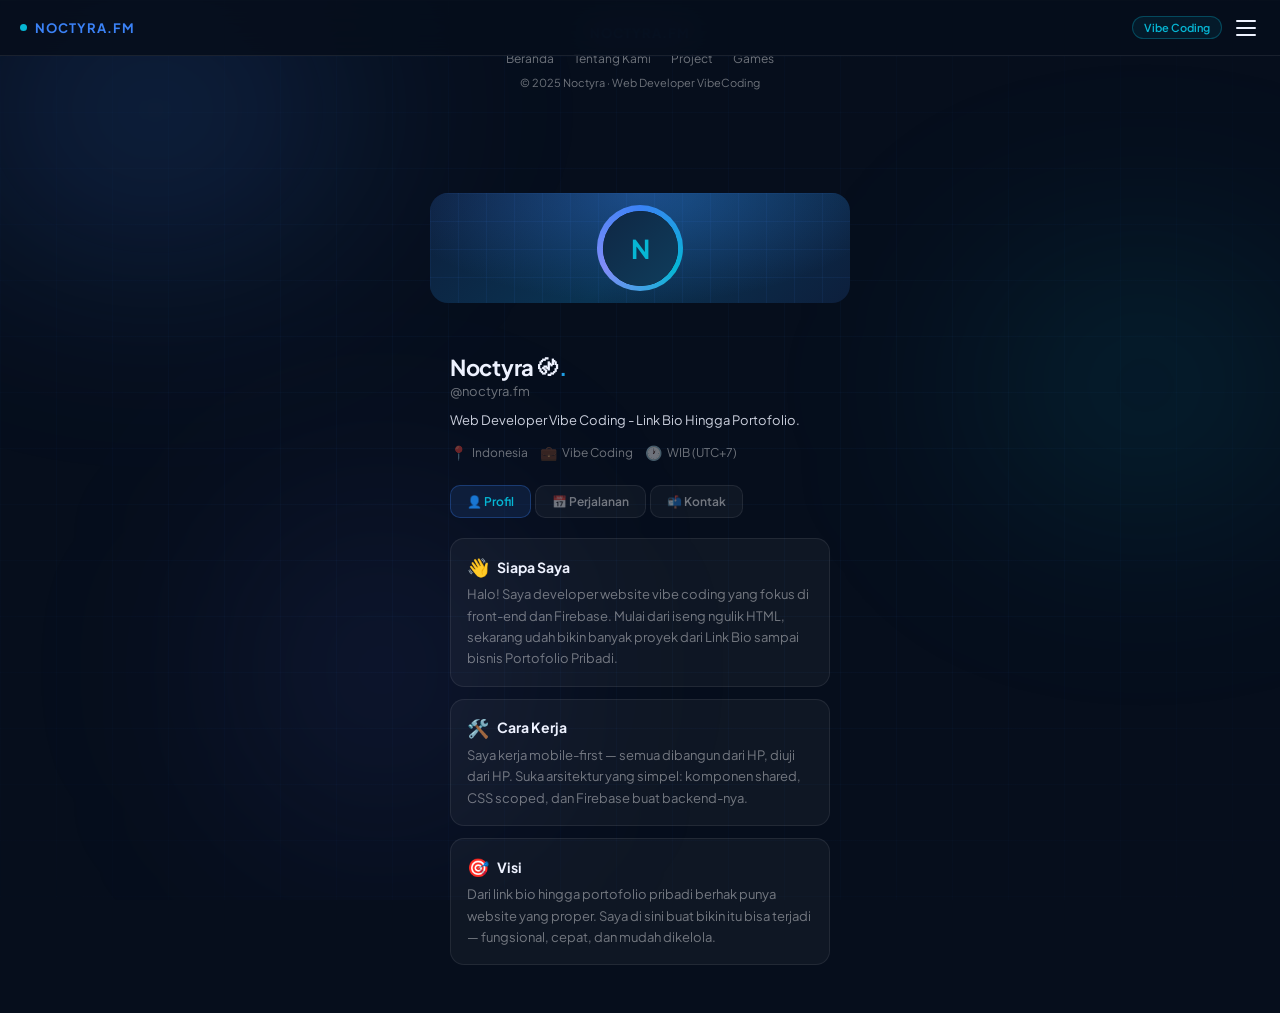
==== commit 72d4c152: "Update aboutme.html" ====
--- a/aboutme.html
+++ b/aboutme.html
@@ -60,7 +60,7 @@
 .hamburger.open span:nth-child(2) { opacity:0;transform:scaleX(0); }
 .hamburger.open span:nth-child(3) { transform:rotate(-45deg) translate(5px,-5px); }
 
-/* SIDEBAR */
+/* SIDEBAR (style untuk elemen yang akan di-load) */
 .sidebar-overlay { position:fixed;inset:0;z-index:90;background:rgba(0,0,0,.6);opacity:0;pointer-events:none;transition:opacity .3s;backdrop-filter:blur(3px); }
 .sidebar-overlay.show { opacity:1;pointer-events:all; }
 .sidebar { position:fixed;top:56px;right:0;bottom:0;width:var(--sidebar-w);z-index:95;background:rgba(6,14,30,.98);border-left:1px solid var(--border);padding:20px 14px 30px;display:flex;flex-direction:column;transform:translateX(100%);transition:transform .3s cubic-bezier(.4,0,.2,1);overflow-y:auto; }
@@ -172,7 +172,7 @@
 .contact-arrow { font-size:14px;color:var(--muted);transition:transform .2s,color .2s; }
 .contact-item:hover .contact-arrow { transform:translateX(3px);color:var(--accent); }
 
-/* FOOTER */
+/* FOOTER (style untuk footer yang akan di-load) */
 .footer { position:relative;z-index:1;width:100%;border-top:1px solid var(--border);padding:24px 20px;display:flex;flex-direction:column;align-items:center;gap:10px; }
 .footer-logo { font-size:13px;font-weight:700;letter-spacing:1px;text-transform:uppercase;color:var(--accent); }
 .footer-links { display:flex;gap:20px;flex-wrap:wrap;justify-content:center; }
@@ -196,32 +196,19 @@
 </div>
 <div class="grid-bg"></div>
 
+<!-- Placeholder untuk navbar, sidebar, dan footer -->
 <div id="navbar-placeholder"></div>
 <div id="sidebar-placeholder"></div>
-
-<!-- fallback navbar -->
+<div id="footer-placeholder"></div>
+
+<!-- Fallback navbar (ditampilkan jika fetch navbar.html gagal) -->
 <nav class="navbar" id="navbar-fallback" style="display:none">
   <a href="index.html" class="nav-logo"><div class="nav-logo-dot"></div>Noctyra.fm</a>
   <div class="nav-right">
     <span class="nav-badge">Vibe Coding</span>
-    <button class="hamburger" id="hamburger" onclick="toggleSidebar()"><span></span><span></span><span></span></button>
+    <button class="hamburger" id="hamburger-fallback" onclick="toggleSidebar()"><span></span><span></span><span></span></button>
   </div>
 </nav>
-
-<div class="sidebar-overlay" id="overlay" onclick="closeSidebar()"></div>
-<aside class="sidebar" id="sidebar">
-  <p class="sidebar-section-title">Menu</p>
-  <nav class="sidebar-nav">
-    <a href="index.html"   class="sidebar-link" onclick="closeSidebar()"><span class="sidebar-icon">🏠</span> Beranda</a>
-    <a href="aboutme.html" class="sidebar-link active" onclick="closeSidebar()"><span class="sidebar-icon">👤</span> Tentang Kami</a>
-    <a href="project.html" class="sidebar-link" onclick="closeSidebar()"><span class="sidebar-icon">🗂️</span> Project</a>
-    <a href="#games"       class="sidebar-link" onclick="closeSidebar()"><span class="sidebar-icon">🎮</span> Games</a>
-  </nav>
-  <div class="sidebar-sep"></div>
-  <div class="sidebar-footer">
-    <p class="sidebar-footer-text">© 2025 <span>Noctyra.fm</span><br>Web Developer Indonesia</p>
-  </div>
-</aside>
 
 <main class="main">
   <div class="content">
@@ -311,7 +298,7 @@
           <div class="contact-info"><div class="contact-label">GitHub</div><div class="contact-val">@noctyrafm</div></div>
           <span class="contact-arrow">→</span>
         </a>
-        <a href="https://instagram.com/@noctyra.fm" class="contact-item">
+        <a href="https://instagram.com/noctyra.fm" class="contact-item">
           <div class="contact-icon">📷</div>
           <div class="contact-info"><div class="contact-label">Instagram</div><div class="contact-val">@noctyra.fm</div></div>
           <span class="contact-arrow">→</span>
@@ -325,33 +312,29 @@
     </div>
 
   </div>
-
-  <footer class="footer">
-    <div class="footer-logo">Noctyra.fm</div>
-    <div class="footer-links">
-      <a href="index.html">Beranda</a>
-      <a href="aboutme.html">Tentang Kami</a>
-      <a href="project.html">Project</a>
-    </div>
-    <div class="footer-copy">© 2026 Noctyra · Web Developer Vibe Coding</div>
-  </footer>
+  <!-- Konten footer akan dimasukkan oleh JavaScript ke dalam #footer-placeholder -->
 </main>
 
 <script>
+// Fungsi global untuk toggle & close sidebar (dipakai oleh tombol hamburger di navbar)
 function toggleSidebar() {
   const s = document.getElementById('sidebar');
   const o = document.getElementById('overlay');
-  const b = document.getElementById('hamburger');
+  const b = document.querySelector('.hamburger'); // cari hamburger di navbar yang sudah di-load
+  if (!s || !o) return;
   const open = s.classList.toggle('open');
   o.classList.toggle('show', open);
-  if(b) b.classList.toggle('open', open);
+  if (b) b.classList.toggle('open', open);
 }
 function closeSidebar() {
-  document.getElementById('sidebar').classList.remove('open');
-  document.getElementById('overlay').classList.remove('show');
-  const b = document.getElementById('hamburger');
-  if(b) b.classList.remove('open');
-}
+  const s = document.getElementById('sidebar');
+  const o = document.getElementById('overlay');
+  const b = document.querySelector('.hamburger');
+  if (s) s.classList.remove('open');
+  if (o) o.classList.remove('show');
+  if (b) b.classList.remove('open');
+}
+
 function switchTab(el, id) {
   document.querySelectorAll('.tab-btn').forEach(b => b.classList.remove('active'));
   document.querySelectorAll('.tab-panel').forEach(p => p.classList.remove('active'));
@@ -359,14 +342,87 @@
   document.getElementById('panel-' + id).classList.add('active');
 }
 
+// Load navbar
 fetch('navbar.html')
   .then(r => r.text())
   .then(html => {
     document.getElementById('navbar-placeholder').innerHTML = html;
+    // Pasang ulang event listener untuk hamburger jika diperlukan (karena DOM berubah)
+    const hamburger = document.querySelector('.hamburger');
+    if (hamburger && !hamburger.getAttribute('data-listener')) {
+      hamburger.setAttribute('data-listener', 'true');
+      hamburger.onclick = toggleSidebar;
+    }
   })
   .catch(() => {
     document.getElementById('navbar-fallback').style.display = 'flex';
+    const fbHamburger = document.getElementById('hamburger-fallback');
+    if (fbHamburger) fbHamburger.onclick = toggleSidebar;
+  });
+
+// Load sidebar
+fetch('sidebar.html')
+  .then(r => r.text())
+  .then(html => {
+    document.getElementById('sidebar-placeholder').innerHTML = html;
+      // Set active link berdasarkan halaman saat ini (aboutme.html)
+    const currentPage = window.location.pathname.split('/').pop() || 'aboutme.html';
+    document.querySelectorAll('.sidebar-link').forEach(link => {
+      const href = link.getAttribute('href');
+      if (href === currentPage) {
+        link.classList.add('active');
+      } else {
+        link.classList.remove('active');
+      }
+    });
+    // Pastikan overlay dan sidebar dapat diakses
+    const overlay = document.getElementById('overlay');
+    if (overlay) overlay.onclick = closeSidebar;
   })
+  .catch(() => {
+    // Fallback: buat sidebar manual jika file tidak ada
+    const fallbackSidebar = `
+      <div class="sidebar-overlay" id="overlay" onclick="closeSidebar()"></div>
+      <aside class="sidebar" id="sidebar">
+        <p class="sidebar-section-title">Menu</p>
+        <nav class="sidebar-nav">
+          <a href="index.html" class="sidebar-link"><span class="sidebar-icon">🏠</span> Beranda</a>
+          <a href="aboutme.html" class="sidebar-link active"><span class="sidebar-icon">👤</span> Tentang Kami</a>
+          <a href="project.html" class="sidebar-link"><span class="sidebar-icon">🗂️</span> Project</a>
+          <a href="#games" class="sidebar-link"><span class="sidebar-icon">🎮</span> Games</a>
+        </nav>
+        <div class="sidebar-sep"></div>
+        <div class="sidebar-footer">
+          <p class="sidebar-footer-text">© 2025 <span>Noctyra.fm</span><br>Web Developer Indonesia</p>
+        </div>
+      </aside>
+    `;
+    document.getElementById('sidebar-placeholder').innerHTML = fallbackSidebar;
+    const overlay = document.getElementById('overlay');
+    if (overlay) overlay.onclick = closeSidebar;
+  });
+
+// Load footer
+fetch('footer.html')
+  .then(r => r.text())
+  .then(html => {
+    document.getElementById('footer-placeholder').innerHTML = html;
+  })
+  .catch(() => {
+    // Fallback footer
+    const fallbackFooter = `
+      <footer class="footer">
+        <div class="footer-logo">Noctyra.fm</div>
+        <div class="footer-links">
+          <a href="index.html">Beranda</a>
+          <a href="aboutme.html">Tentang Kami</a>
+          <a href="project.html">Project</a>
+        </div>
+        <div class="footer-copy">© 2026 Noctyra · Web Developer Vibe Coding</div>
+      </footer>
+    `;
+    document.getElementById('footer-placeholder').innerHTML = fallbackFooter;
+  });
 </script>
 </body>
 </html>
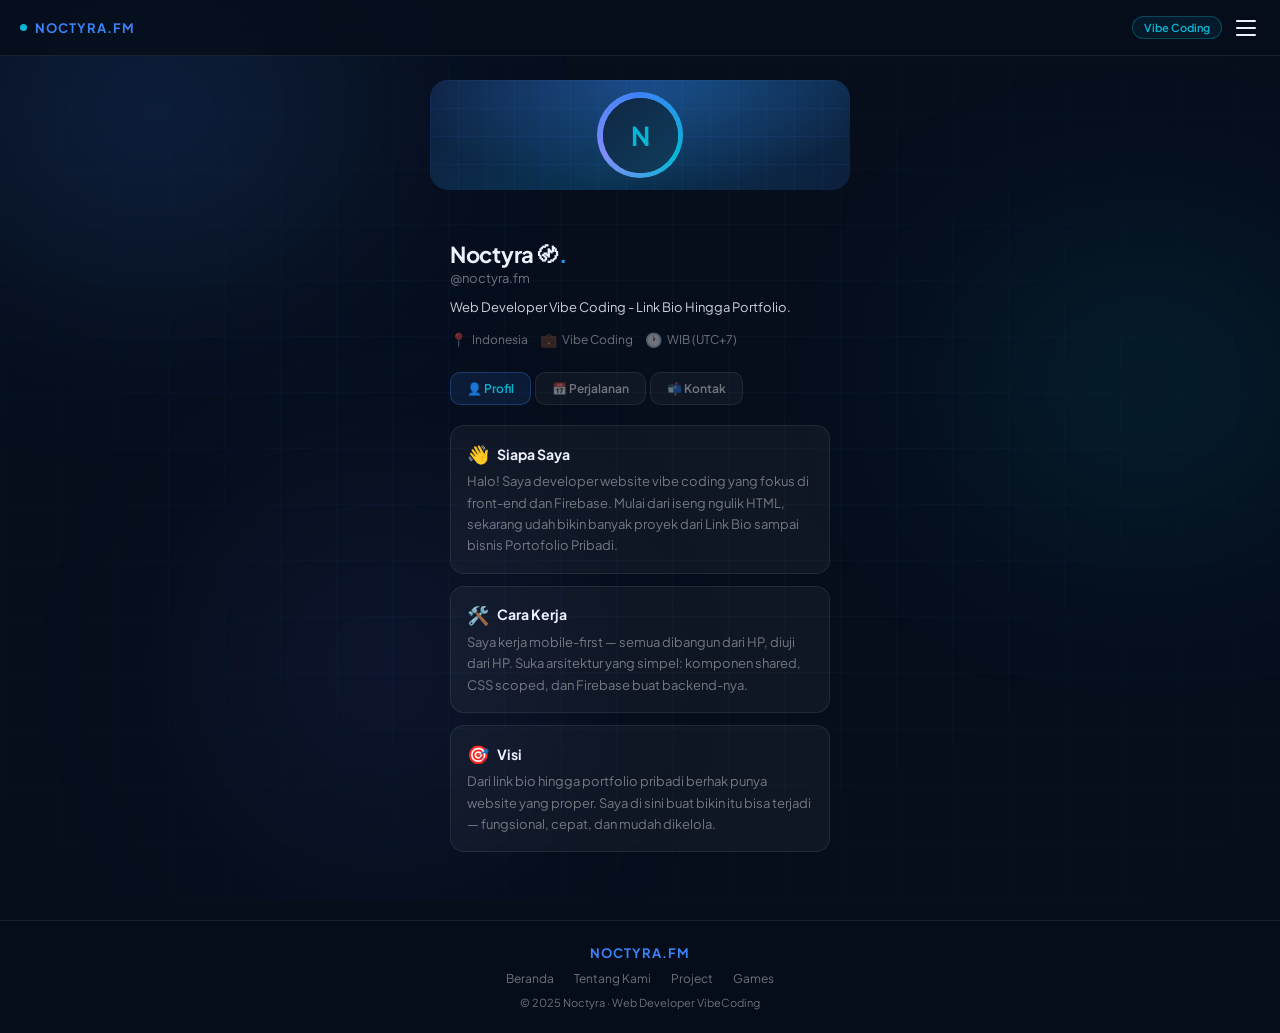
==== commit c6485641: "Update aboutme.html" ====
--- a/aboutme.html
+++ b/aboutme.html
@@ -24,7 +24,7 @@
 }
 
 html { scroll-behavior: smooth; }
-body { font-family: 'Plus Jakarta Sans', sans-serif; background: var(--bg); color: var(--text); min-height: 100dvh; }
+body { font-family: 'Plus Jakarta Sans', sans-serif; background: var(--bg); color: var(--text); min-height: 100dvh; display: flex; flex-direction: column; }
 
 /* AURORA */
 .aurora { position: fixed; inset: 0; z-index: 0; pointer-events: none; overflow: hidden; }
@@ -78,7 +78,7 @@
 .sidebar-footer-text span { color:var(--accent2);font-weight:600; }
 
 /* MAIN */
-.main { position:relative;z-index:1;padding-top:56px;min-height:100dvh;display:flex;flex-direction:column;align-items:center; }
+.main { position:relative;z-index:1;padding-top:56px;min-height:100dvh;display:flex;flex-direction:column;align-items:center; flex: 1; }
 .content { width:100%;max-width:460px;padding:24px 20px 0;flex:1; }
 
 /* BANNER */
@@ -172,8 +172,8 @@
 .contact-arrow { font-size:14px;color:var(--muted);transition:transform .2s,color .2s; }
 .contact-item:hover .contact-arrow { transform:translateX(3px);color:var(--accent); }
 
-/* FOOTER (style untuk footer yang akan di-load) */
-.footer { position:relative;z-index:1;width:100%;border-top:1px solid var(--border);padding:24px 20px;display:flex;flex-direction:column;align-items:center;gap:10px; }
+/* FOOTER */
+.footer { position:relative;z-index:1;width:100%;border-top:1px solid var(--border);padding:24px 20px;display:flex;flex-direction:column;align-items:center;gap:10px; background: rgba(6,14,28,0.6); backdrop-filter: blur(8px); margin-top: 20px; }
 .footer-logo { font-size:13px;font-weight:700;letter-spacing:1px;text-transform:uppercase;color:var(--accent); }
 .footer-links { display:flex;gap:20px;flex-wrap:wrap;justify-content:center; }
 .footer-links a { font-size:12px;color:var(--muted);text-decoration:none;transition:color .2s; }
@@ -196,10 +196,9 @@
 </div>
 <div class="grid-bg"></div>
 
-<!-- Placeholder untuk navbar, sidebar, dan footer -->
+<!-- Placeholder untuk navbar dan sidebar -->
 <div id="navbar-placeholder"></div>
 <div id="sidebar-placeholder"></div>
-<div id="footer-placeholder"></div>
 
 <!-- Fallback navbar (ditampilkan jika fetch navbar.html gagal) -->
 <nav class="navbar" id="navbar-fallback" style="display:none">
@@ -226,7 +225,7 @@
     <div class="profile-info">
       <div class="profile-name">Noctyra 〄<span>.</span></div>
       <div class="profile-handle">@noctyra.fm</div>
-      <div class="profile-bio">Web Developer Vibe Coding - Link Bio Hingga Portofolio.</div>
+      <div class="profile-bio">Web Developer Vibe Coding - Link Bio Hingga Portfolio.</div>
       <div class="profile-meta">
         <div class="meta-item"><span>📍</span> Indonesia</div>
         <div class="meta-item"><span>💼</span> Vibe Coding</div>
@@ -251,7 +250,7 @@
       </div>
       <div class="card">
         <div class="card-title"><span>🎯</span> Visi</div>
-        <div class="card-text">Dari link bio hingga portofolio pribadi berhak punya website yang proper. Saya di sini buat bikin itu bisa terjadi — fungsional, cepat, dan mudah dikelola.</div>
+        <div class="card-text">Dari link bio hingga portfolio pribadi berhak punya website yang proper. Saya di sini buat bikin itu bisa terjadi — fungsional, cepat, dan mudah dikelola.</div>
       </div>
     </div>
 
@@ -312,15 +311,18 @@
     </div>
 
   </div>
-  <!-- Konten footer akan dimasukkan oleh JavaScript ke dalam #footer-placeholder -->
+  <!-- Konten utama selesai, footer akan diletakkan di sini setelah main ditutup? Tidak, kita letakkan setelah main, di bawah -->
 </main>
 
+<!-- Placeholder Footer - DILETAKKAN SETELAH MAIN (bukan di atas) -->
+<div id="footer-placeholder"></div>
+
 <script>
-// Fungsi global untuk toggle & close sidebar (dipakai oleh tombol hamburger di navbar)
+// Fungsi global untuk toggle & close sidebar
 function toggleSidebar() {
   const s = document.getElementById('sidebar');
   const o = document.getElementById('overlay');
-  const b = document.querySelector('.hamburger'); // cari hamburger di navbar yang sudah di-load
+  const b = document.querySelector('.hamburger');
   if (!s || !o) return;
   const open = s.classList.toggle('open');
   o.classList.toggle('show', open);
@@ -347,7 +349,6 @@
   .then(r => r.text())
   .then(html => {
     document.getElementById('navbar-placeholder').innerHTML = html;
-    // Pasang ulang event listener untuk hamburger jika diperlukan (karena DOM berubah)
     const hamburger = document.querySelector('.hamburger');
     if (hamburger && !hamburger.getAttribute('data-listener')) {
       hamburger.setAttribute('data-listener', 'true');
@@ -365,7 +366,6 @@
   .then(r => r.text())
   .then(html => {
     document.getElementById('sidebar-placeholder').innerHTML = html;
-      // Set active link berdasarkan halaman saat ini (aboutme.html)
     const currentPage = window.location.pathname.split('/').pop() || 'aboutme.html';
     document.querySelectorAll('.sidebar-link').forEach(link => {
       const href = link.getAttribute('href');
@@ -375,12 +375,11 @@
         link.classList.remove('active');
       }
     });
-    // Pastikan overlay dan sidebar dapat diakses
     const overlay = document.getElementById('overlay');
     if (overlay) overlay.onclick = closeSidebar;
   })
   .catch(() => {
-    // Fallback: buat sidebar manual jika file tidak ada
+    // Fallback sidebar jika file tidak ada
     const fallbackSidebar = `
       <div class="sidebar-overlay" id="overlay" onclick="closeSidebar()"></div>
       <aside class="sidebar" id="sidebar">
@@ -402,7 +401,7 @@
     if (overlay) overlay.onclick = closeSidebar;
   });
 
-// Load footer
+// Load footer (sekarang ditempatkan setelah main, jadi footer akan berada di bawah)
 fetch('footer.html')
   .then(r => r.text())
   .then(html => {
